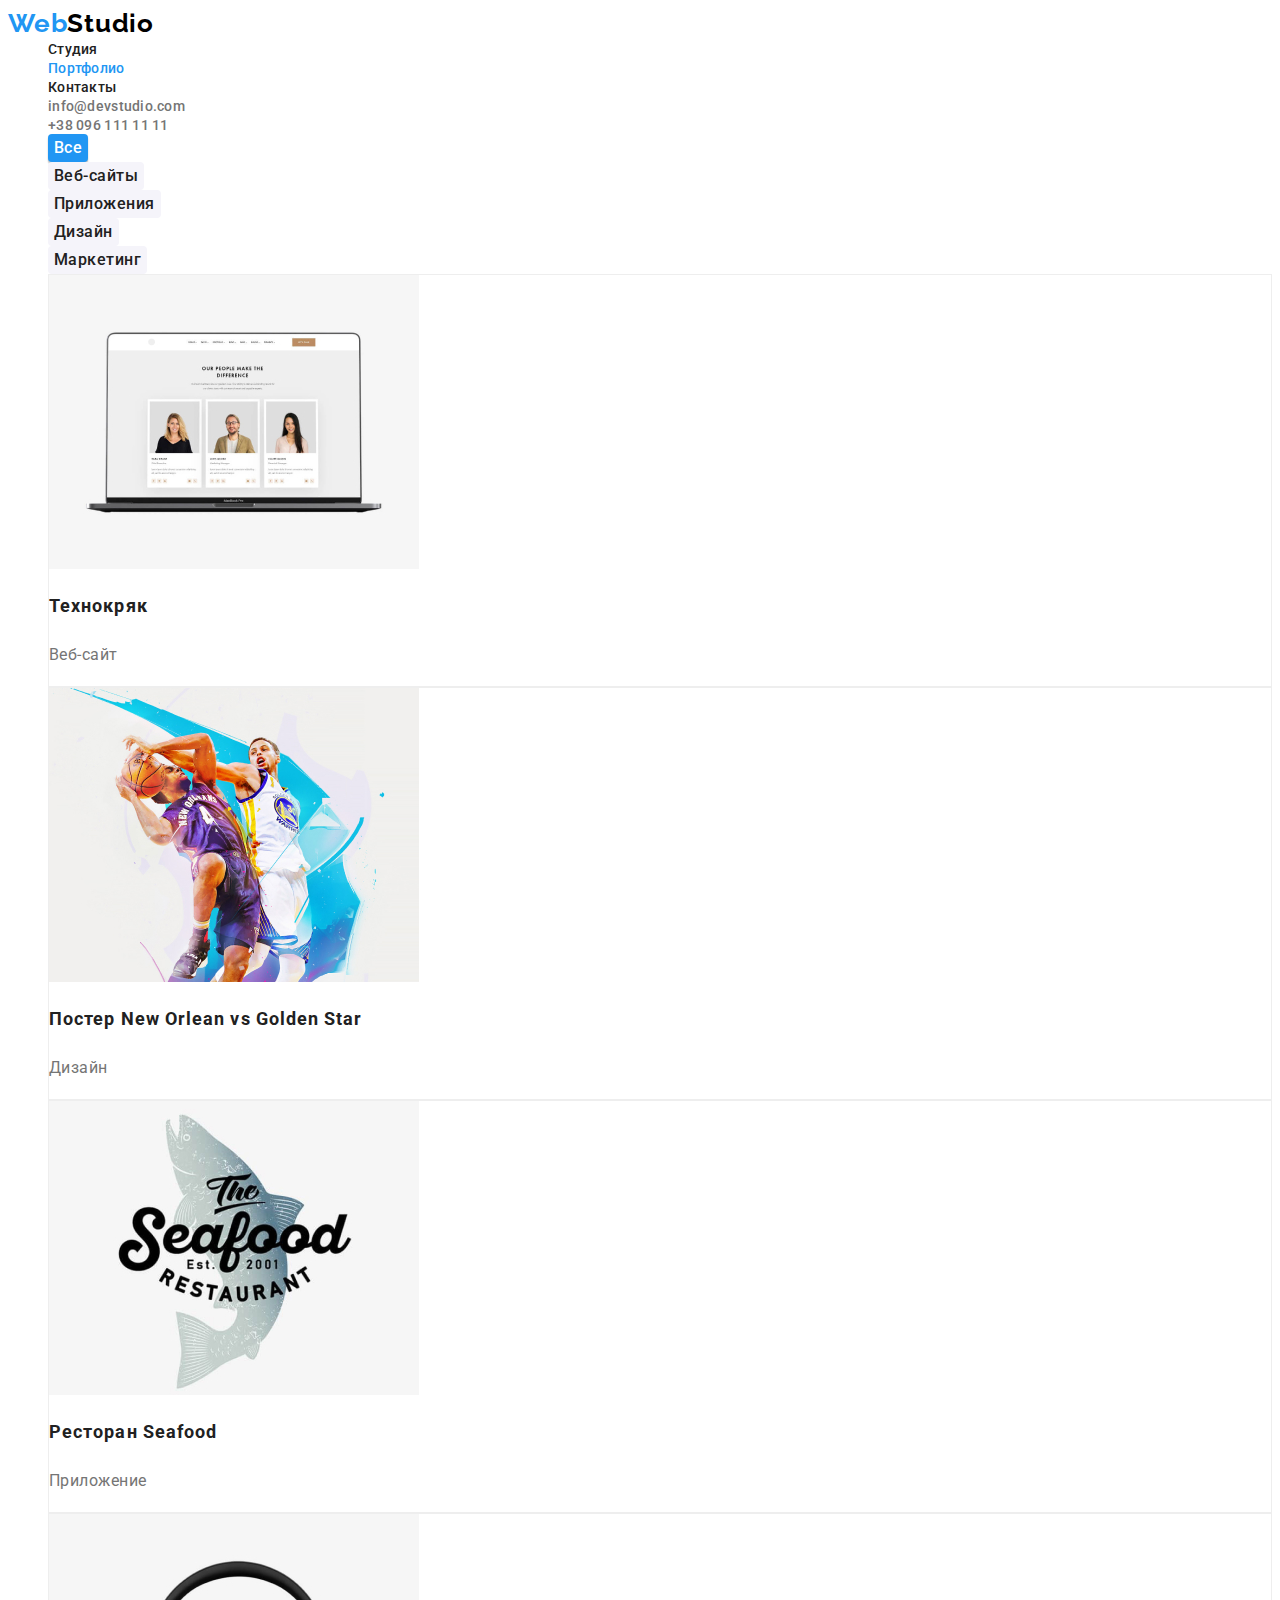
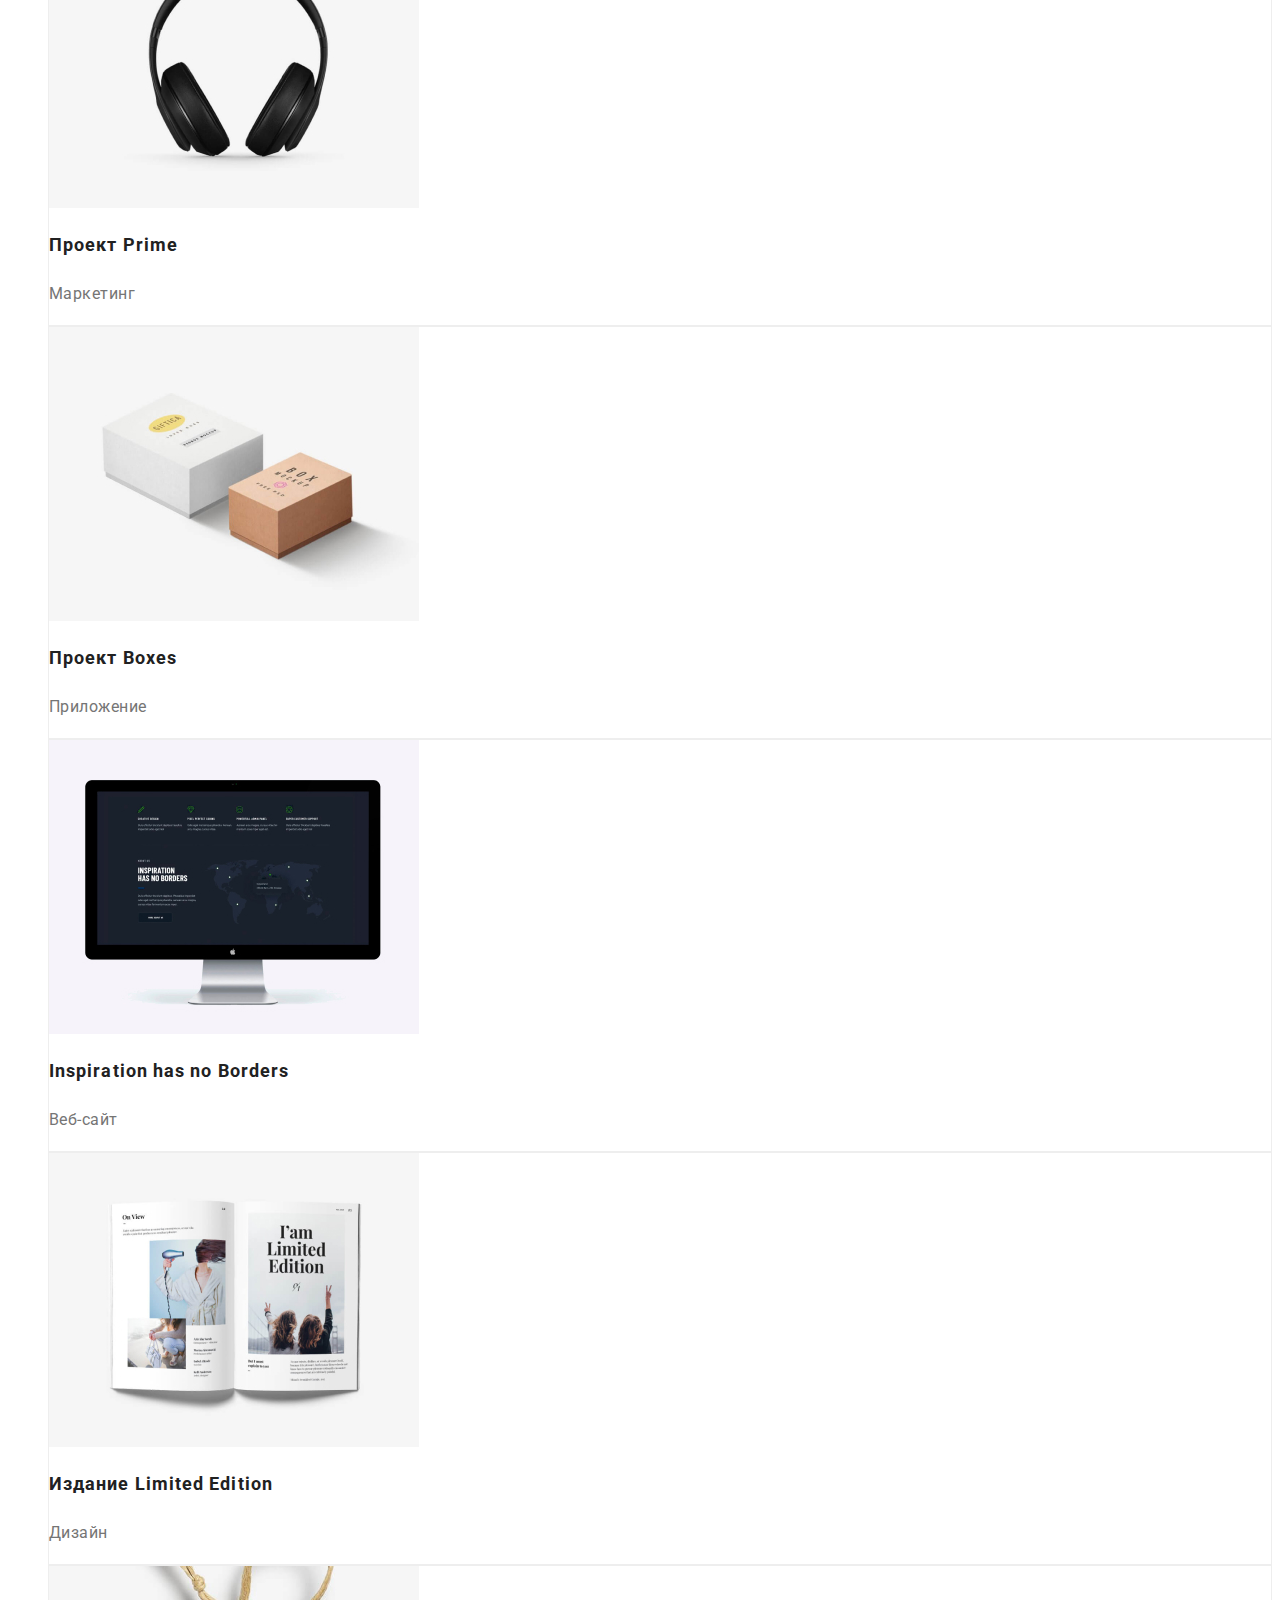
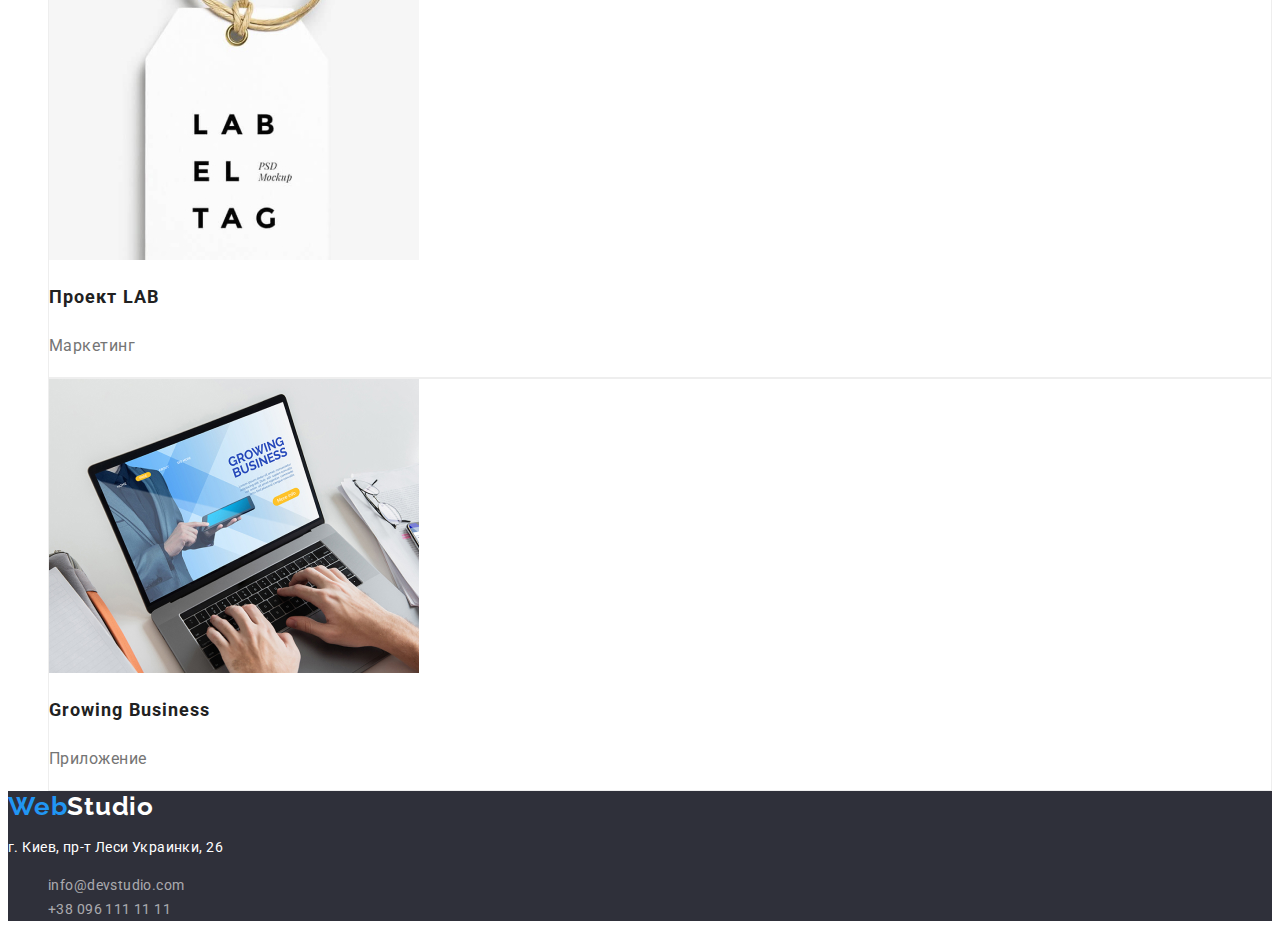
==== portfolio.html @ 1a563618 "Create homework 3" ====
<!DOCTYPE html>
<html lang="ru">
    <head>
        <meta charset="UTF-8" />
        <meta http-equiv="X-UA-Compatible" content="IE=edge" />
        <meta name="viewport" content="width=device-width, initial-scale=1.0" />
        <title>Document</title>
        <link rel="preconnect" href="https://fonts.googleapis.com" />
        <link rel="preconnect" href="https://fonts.gstatic.com" crossorigin />
        <link href="https://fonts.googleapis.com/css2?family=Raleway:wght@700&family=Roboto:wght@400;500;700;900&display=swap" rel="stylesheet" />
        <link rel="stylesheet" href="./css/styles.css" type="text/css" />
    </head>
    <body>
        <header class="page-header">
            <a class="weblogo" href="/"> <span class="weblogo-head">Web</span><span>Studio</span> </a>
            <nav class="main-nav">
                <ul class="main-nav-ul list">
                    <li><a class="main-nav-link" href="./">Студия</a></li>
                    <li><a class="main-nav-link active" href="./portfolio.html">Портфолио</a></li>
                    <li><a class="main-nav-link" href="#">Контакты</a></li>
                </ul>
            </nav>
            <ul class="list">
                <li>
                    <a class="header-contacts" href="mailto:info@devstudio.com">info@devstudio.com</a>
                </li>
                <li>
                    <a class="header-contacts" href="tel:380961111111">+38 096 111 11 11</a>
                </li>
            </ul>
        </header>
        <main class="main-content">
            <section class="portfolio">
                <h1 class="visually-hidden">Портфолио</h1>
                <ul class="list">
                    <li><button class="filters-buttons selected">Все</button></li>
                    <li><button class="filters-buttons">Веб-сайты</button></li>
                    <li><button class="filters-buttons">Приложения</button></li>
                    <li><button class="filters-buttons">Дизайн</button></li>
                    <li><button class="filters-buttons">Маркетинг</button></li>
                </ul>

                <ul class="list">
                    <li class="portfolio-item">
                        <img src="./images/portfolio/img.jpg" alt="Изображение проекта Технокряк" width="370" />
                        <h2 class="portfolio-headers">Технокряк</h2>
                        <p class="porfolio-desc">Веб-сайт</p>
                    </li>
                    <li class="portfolio-item">
                        <img src="./images/portfolio/img-1.jpg" alt="Изображение проекта Постер New Orlean vs Golden Star" width="370" />
                        <h2 class="portfolio-headers">Постер <span lang="en">New Orlean vs Golden Star</span></h2>
                        <p class="porfolio-desc">Дизайн</p>
                    </li>
                    <li class="portfolio-item">
                        <img src="./images/portfolio/img-2.jpg" alt="Изображение проекта Ресторан Seafood" width="370" />
                        <h2 class="portfolio-headers">Ресторан <span lang="en">Seafood</span></h2>
                        <p class="porfolio-desc">Приложение</p>
                    </li>
                    <li class="portfolio-item">
                        <img src="./images/portfolio/img-3.jpg" alt="Изображение проекта роект Prime" width="370" />
                        <h2 class="portfolio-headers">Проект <span lang="en">Prime</span></h2>
                        <p class="porfolio-desc">Маркетинг</p>
                    </li>
                    <li class="portfolio-item">
                        <img src="./images/portfolio/img-4.jpg" alt="Изображение проекта Boxes" width="370" />
                        <h2 class="portfolio-headers">Проект <span lang="en">Boxes</span></h2>
                        <p class="porfolio-desc">Приложение</p>
                    </li>
                    <li class="portfolio-item">
                        <img src="./images/portfolio/img-5.jpg" alt="Изображение проекта Inspiration has no Borders" width="370" />
                        <h2 class="portfolio-headers" lang="en">Inspiration has no Borders</h2>
                        <p class="porfolio-desc">Веб-сайт</p>
                    </li>
                    <li class="portfolio-item">
                        <img src="./images/portfolio/img-6.jpg" alt="Изображение проекта Издание Limited Edition" width="370" />
                        <h2 class="portfolio-headers">Издание <span lang="en">Limited Edition</span></h2>
                        <p class="porfolio-desc">Дизайн</p>
                    </li>
                    <li class="portfolio-item">
                        <img src="./images/portfolio/img-7.jpg" alt="Изображение проекта LAB" width="370" />
                        <h2 class="portfolio-headers">Проект <span lang="en">LAB</span></h2>
                        <p class="porfolio-desc">Маркетинг</p>
                    </li>
                    <li class="portfolio-item">
                        <img src="./images/portfolio/img-8.jpg" alt="Изображение проекта Growing Business" width="370" />
                        <h2 class="portfolio-headers" lang="en">Growing Business</h2>
                        <p class="porfolio-desc">Приложение</p>
                    </li>
                </ul>
            </section>
        </main>
        <!-- Footer -->
        <footer>
            <div class="footer-div">
                <a class="weblogo" href="/"> <span class="weblogo-head">Web</span><span class="weblogo-footer">Studio</span> </a>
                <address class="footer-address">
                    <p class="footer-address-text">г. Киев, пр-т Леси Украинки, 26</p>
                    <ul class="list">
                        <li><a class="footer-contacts" href="mailto:info@devstudio.com">info@devstudio.com</a></li>
                        <li><a class="footer-contacts" href="tel:380961111111">+38 096 111 11 11</a></li>
                    </ul>
                </address>
            </div>
        </footer>
    </body>
</html>
---- css/styles.css ----
:root {
    --body-background-color: #ffffff;
    --headings-text-color-default: #212121;
    --text-p-color-default: #757575;
    --links-text-color-hover: #2196f3;
    --main-button-background-color-default: #2196f3;
    --button-background-color-default: #f5f4fa;
    --buttons-background-color-hover: #188ce8;
    --buttons-text-color: #ffffff;
    --links-text-color-default: #212121;
    --border-item-list-color: #eeeeee;
    --background-item-list-color: #ffffff;
    --weblogo-color: #000;
    --weblogo-footer-color: #ffffff;
    --weblogo-half-color: #2196f3;
    --main-title-text-color: #fff;
    --hero-background-color: #2f303a;
    --team-section-background-color: #f5f4fa;
    --team-card-background-color: #ffffff;
    --footer-background-color: #2f303a;
    --footer-address-text-color: #ffffff;
    --footer-contacts-link-color: rgba(255, 255, 255, 0.6);
}

html {
    box-sizing: border-box;
}

*,
*::before,
*::after {
    box-sizing: inherit;
}

body {
    font-family: 'Roboto', sans-serif;
    background-color: var(--body-background-color);
}

/* web logo */
.weblogo {
    font-family: 'Raleway', sans-serif;
    font-weight: 700;
    font-size: 26px;
    line-height: 1.2;
    letter-spacing: 0.03em;
    color: var(--weblogo-color);
    text-decoration: none;
    padding: 0px;
}

.weblogo-head {
    color: var(--weblogo-half-color);
}

.list {
    list-style-type: none;
    margin: 0px;
}

.main-nav-link {
    text-decoration: none;
    font-weight: 500;
    font-size: 14px;
    line-height: 1.14;
    letter-spacing: 0.02em;
    color: var(--links-text-color-default);
}

.main-nav-link:hover,
.main-nav-link:focus,
.header-contacts:hover,
.header-contacts:focus,
.footer-contacts:hover,
.footer-contacts:focus,
.active {
    color: var(--links-text-color-hover);
}

/* Header */
.header-contacts {
    text-decoration: none;
    font-weight: 500;
    font-size: 14px;
    line-height: 1.14;
    letter-spacing: 0.02em;
    color: var(--text-p-color-default);
}

.page-header {
    margin: 0px auto;
}

.main-title {
    margin: 0px auto;
    font-family: 'Roboto';
    font-weight: 900;
    font-size: 44px;
    line-height: 1.36;
    text-align: center;
    letter-spacing: 0.06em;
    text-transform: uppercase;
    color: var(--main-title-text-color);
}

.hero {
    margin: 0px auto;
    background-color: var(--hero-background-color);
}

.order {
    cursor: pointer;
    background-color: var(--main-button-background-color-default);
    border: 0px;
    box-shadow: 0px 4px 4px rgba(0, 0, 0, 0.15);
    border-radius: 4px;
    font-family: inherit;
    font-weight: 700;
    font-size: 16px;
    line-height: 1.88;
    letter-spacing: 0.06em;
    color: var(--buttons-text-color);
}

.order:hover,
.order:focus {
    background-color: var(--buttons-background-color-hover);
}

/* benefits */

.benefits-header {
    font-weight: 700;
    font-size: 14px;
    line-height: 1.14;
    letter-spacing: 0.03em;
    text-transform: uppercase;
    color: var(--headings-text-color-default);
}

.benefits-text {
    font-size: 14px;
    line-height: 1.7;
    letter-spacing: 0.03em;
    color: var(--text-p-color-default);
}

/* Speciality */

.speciality-header {
    font-weight: 700;
    font-size: 36px;
    line-height: 1.17;
    letter-spacing: 0.03em;
    color: var(--headings-text-color-default);
}

/* Team */

.team {
    background-color: var(--team-section-background-color);
}

.team-header {
    font-weight: 700;
    font-size: 36px;
    line-height: 1.17;
    letter-spacing: 0.03em;
    color: var(--headings-text-color-default);
}

.team-card {
    background-color: var(--team-card-background-color);
    box-shadow: 0px 1px 3px rgba(0, 0, 0, 0.12), 0px 1px 1px rgba(0, 0, 0, 0.14), 0px 2px 1px rgba(0, 0, 0, 0.2);
    border-radius: 0px 0px 4px 4px;
}

.full-name {
    font-weight: 500;
    font-size: 16px;
    line-height: 1.19;
    text-align: center;
    letter-spacing: 0.03em;
    color: var(--headings-text-color-default);
}

.team-card-text {
    font-size: 16px;
    line-height: 1.19;
    text-align: center;
    letter-spacing: 0.03em;
    color: var(--text-p-color-default);
}

footer {
    margin: 0px auto;
    background-color: var(--footer-background-color);
}

.footer-contacts {
    text-decoration: none;
    font-style: normal;
    font-weight: 400;
    font-size: 14px;
    line-height: 1.7;
    letter-spacing: 0.03em;
    color: var(--footer-contacts-link-color);
}

.footer-address-text {
    font-style: normal;
    font-weight: 400;
    font-size: 14px;
    line-height: 1.7;
    letter-spacing: 0.03em;
    color: var(--footer-address-text-color);
}

.weblogo-footer {
    color: var(--weblogo-footer-color);
}

/* -------------------Portfolio------------------- */

.visually-hidden {
    position: absolute;
    width: 1px;
    height: 1px;
    margin: -1px;
    border: 0;
    padding: 0;
    white-space: nowrap;
    clip-path: inset(100%);
    clip: rect(0 0 0 0);
    overflow: hidden;
}

.filters-buttons {
    cursor: pointer;
    border: 0px;
    border-radius: 4px;
    background-color: var(--button-background-color-default);
    font-family: inherit;
    font-weight: 500;
    font-size: 16px;
    line-height: 1.62;
    text-align: center;
    letter-spacing: 0.03em;
    color: var(--links-text-color-default);
}

.selected,
.filters-buttons:hover,
.filters-buttons:focus {
    background-color: var(--main-button-background-color-default);
    box-shadow: 0px 3px 1px rgba(0, 0, 0, 0.1), 0px 1px 2px rgba(0, 0, 0, 0.08), 0px 2px 2px rgba(0, 0, 0, 0.12);
    border-radius: 4px;
    border: 0px;
    color: var(--buttons-text-color);
}

.portfolio-headers {
    font-weight: 700;
    font-size: 18px;
    line-height: 2;
    letter-spacing: 0.06em;
    color: var(--headings-text-color-default);
}

.porfolio-desc {
    font-size: 16px;
    line-height: 1.88;
    letter-spacing: 0.03em;
    color: var(--text-p-color-default);
}

.portfolio-item {
    background-color: var(--background-item-list-color);
    border: 1px solid var(--border-item-list-color);
}
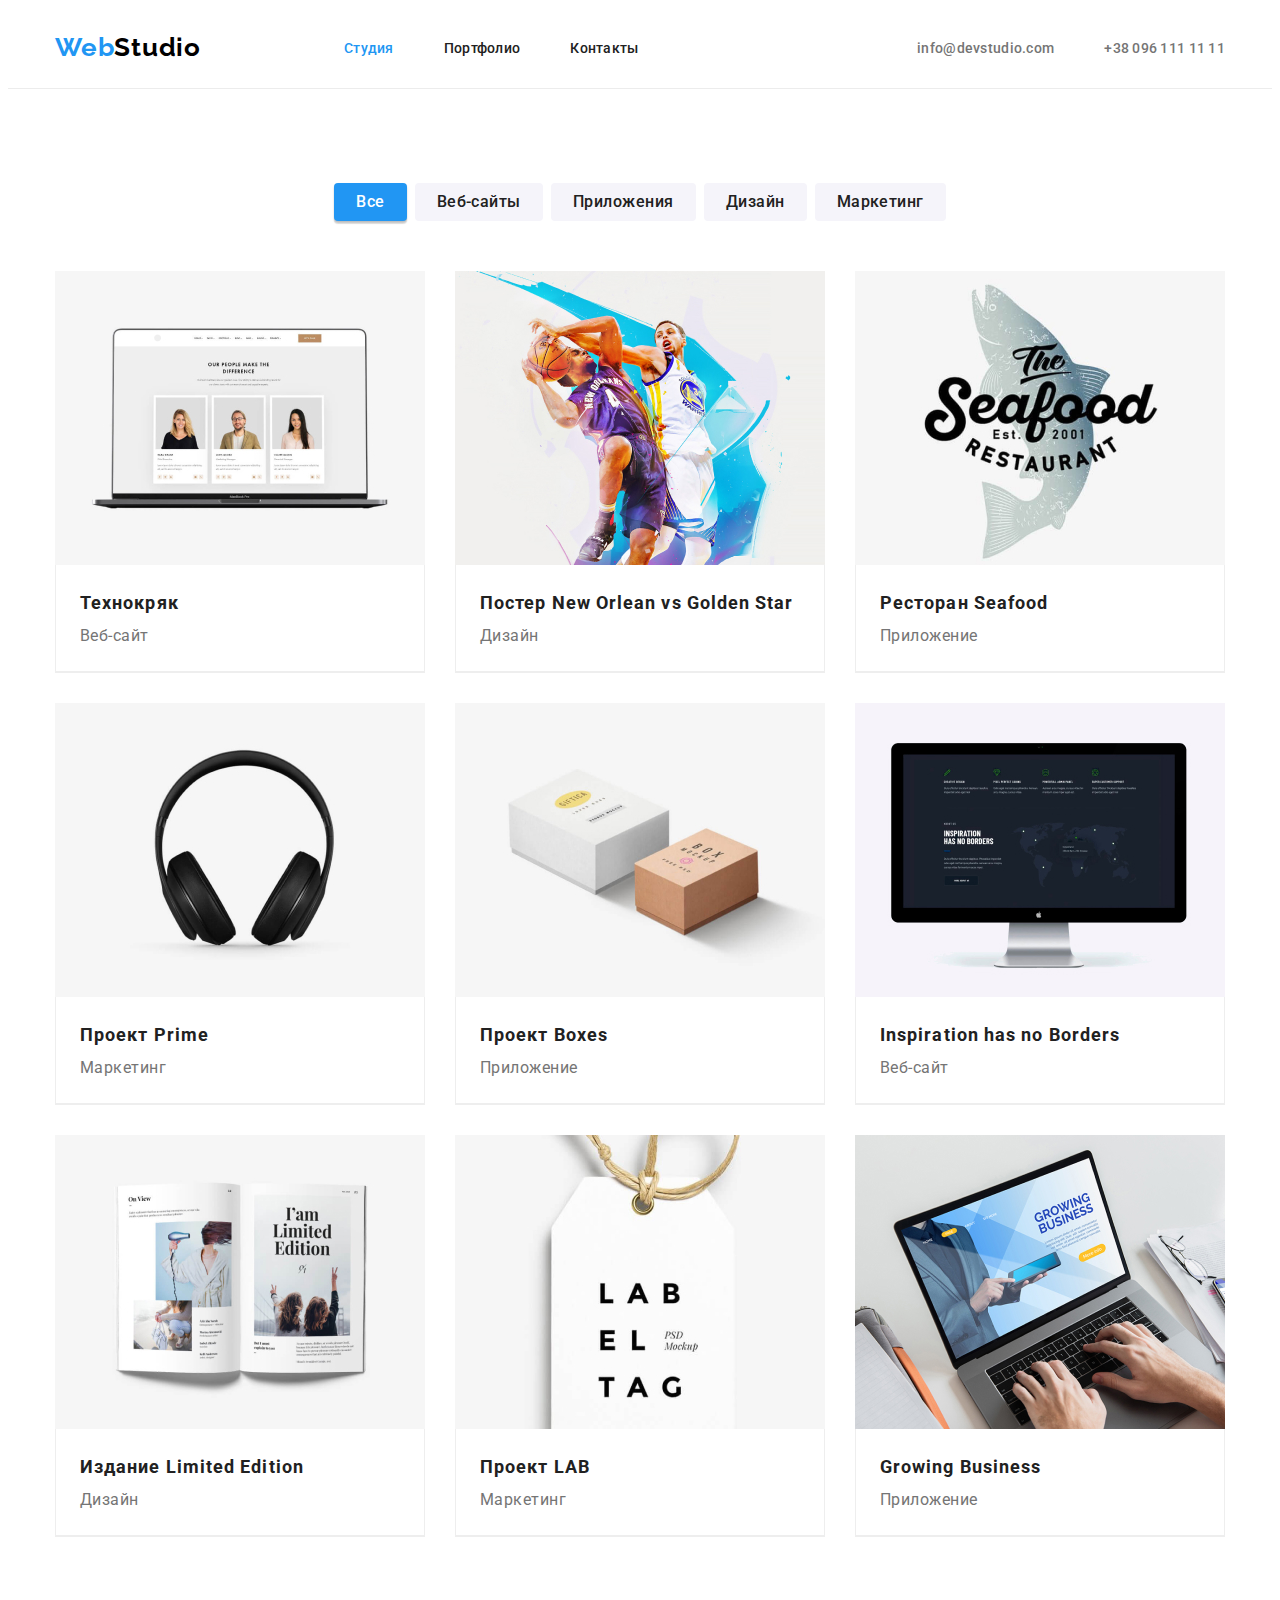
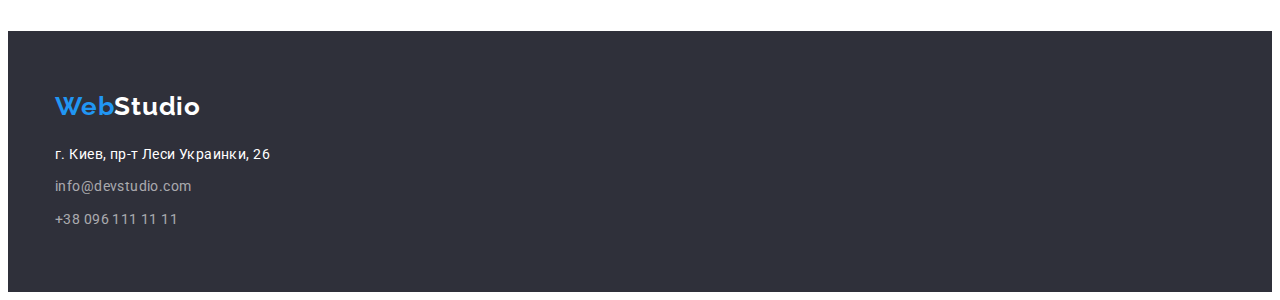
==== commit 3e2bc6a1: "Edit css, html" ====
--- a/portfolio.html
+++ b/portfolio.html
@@ -8,98 +8,133 @@
         <link rel="preconnect" href="https://fonts.googleapis.com" />
         <link rel="preconnect" href="https://fonts.gstatic.com" crossorigin />
         <link href="https://fonts.googleapis.com/css2?family=Raleway:wght@700&family=Roboto:wght@400;500;700;900&display=swap" rel="stylesheet" />
+        <link
+            rel="stylesheet"
+            href="https://cdnjs.cloudflare.com/ajax/libs/modern-normalize/1.1.0/modern-normalize.min.css"
+            integrity="sha512-wpPYUAdjBVSE4KJnH1VR1HeZfpl1ub8YT/NKx4PuQ5NmX2tKuGu6U/JRp5y+Y8XG2tV+wKQpNHVUX03MfMFn9Q=="
+            crossorigin="anonymous"
+            referrerpolicy="no-referrer"
+        />
         <link rel="stylesheet" href="./css/styles.css" type="text/css" />
     </head>
     <body>
         <header class="page-header">
-            <a class="weblogo" href="/"> <span class="weblogo-head">Web</span><span>Studio</span> </a>
-            <nav class="main-nav">
-                <ul class="main-nav-ul list">
-                    <li><a class="main-nav-link" href="./">Студия</a></li>
-                    <li><a class="main-nav-link active" href="./portfolio.html">Портфолио</a></li>
-                    <li><a class="main-nav-link" href="#">Контакты</a></li>
-                </ul>
-            </nav>
-            <ul class="list">
-                <li>
-                    <a class="header-contacts" href="mailto:info@devstudio.com">info@devstudio.com</a>
-                </li>
-                <li>
-                    <a class="header-contacts" href="tel:380961111111">+38 096 111 11 11</a>
-                </li>
-            </ul>
+            <div class="container">
+                <div class="header-content">
+                    <a class="weblogo" href="/"> <span class="weblogo-head">Web</span><span>Studio</span> </a>
+                    <nav class="main-nav">
+                        <ul class="main-nav-ul list">
+                            <li class="main-nav-item"><a class="main-nav-link active" href="#">Студия</a></li>
+                            <li class="main-nav-item"><a class="main-nav-link" href="./portfolio.html">Портфолио</a></li>
+                            <li class="main-nav-item"><a class="main-nav-link" href="#">Контакты</a></li>
+                        </ul>
+                    </nav>
+                    <div class="header-contacts-links">
+                        <ul class="main-nav-ul list">
+                            <li class="main-nav-item">
+                                <a class="header-contacts" href="mailto:info@devstudio.com">info@devstudio.com</a>
+                            </li>
+                            <li class="main-nav-item">
+                                <a class="header-contacts" href="tel:380961111111">+38 096 111 11 11</a>
+                            </li>
+                        </ul>
+                    </div>
+                </div>
+            </div>
         </header>
         <main class="main-content">
-            <section class="portfolio">
-                <h1 class="visually-hidden">Портфолио</h1>
-                <ul class="list">
-                    <li><button class="filters-buttons selected">Все</button></li>
-                    <li><button class="filters-buttons">Веб-сайты</button></li>
-                    <li><button class="filters-buttons">Приложения</button></li>
-                    <li><button class="filters-buttons">Дизайн</button></li>
-                    <li><button class="filters-buttons">Маркетинг</button></li>
-                </ul>
+            <section class="portfolio section">
+                <div class="container">
+                    <h1 class="visually-hidden">Портфолио</h1>
+                    <ul class="list filter">
+                        <li class="filter-item"><button class="filters-buttons selected">Все</button></li>
+                        <li class="filter-item"><button class="filters-buttons">Веб-сайты</button></li>
+                        <li class="filter-item"><button class="filters-buttons">Приложения</button></li>
+                        <li class="filter-item"><button class="filters-buttons">Дизайн</button></li>
+                        <li class="filter-item"><button class="filters-buttons">Маркетинг</button></li>
+                    </ul>
 
-                <ul class="list">
-                    <li class="portfolio-item">
-                        <img src="./images/portfolio/img.jpg" alt="Изображение проекта Технокряк" width="370" />
-                        <h2 class="portfolio-headers">Технокряк</h2>
-                        <p class="porfolio-desc">Веб-сайт</p>
-                    </li>
-                    <li class="portfolio-item">
-                        <img src="./images/portfolio/img-1.jpg" alt="Изображение проекта Постер New Orlean vs Golden Star" width="370" />
-                        <h2 class="portfolio-headers">Постер <span lang="en">New Orlean vs Golden Star</span></h2>
-                        <p class="porfolio-desc">Дизайн</p>
-                    </li>
-                    <li class="portfolio-item">
-                        <img src="./images/portfolio/img-2.jpg" alt="Изображение проекта Ресторан Seafood" width="370" />
-                        <h2 class="portfolio-headers">Ресторан <span lang="en">Seafood</span></h2>
-                        <p class="porfolio-desc">Приложение</p>
-                    </li>
-                    <li class="portfolio-item">
-                        <img src="./images/portfolio/img-3.jpg" alt="Изображение проекта роект Prime" width="370" />
-                        <h2 class="portfolio-headers">Проект <span lang="en">Prime</span></h2>
-                        <p class="porfolio-desc">Маркетинг</p>
-                    </li>
-                    <li class="portfolio-item">
-                        <img src="./images/portfolio/img-4.jpg" alt="Изображение проекта Boxes" width="370" />
-                        <h2 class="portfolio-headers">Проект <span lang="en">Boxes</span></h2>
-                        <p class="porfolio-desc">Приложение</p>
-                    </li>
-                    <li class="portfolio-item">
-                        <img src="./images/portfolio/img-5.jpg" alt="Изображение проекта Inspiration has no Borders" width="370" />
-                        <h2 class="portfolio-headers" lang="en">Inspiration has no Borders</h2>
-                        <p class="porfolio-desc">Веб-сайт</p>
-                    </li>
-                    <li class="portfolio-item">
-                        <img src="./images/portfolio/img-6.jpg" alt="Изображение проекта Издание Limited Edition" width="370" />
-                        <h2 class="portfolio-headers">Издание <span lang="en">Limited Edition</span></h2>
-                        <p class="porfolio-desc">Дизайн</p>
-                    </li>
-                    <li class="portfolio-item">
-                        <img src="./images/portfolio/img-7.jpg" alt="Изображение проекта LAB" width="370" />
-                        <h2 class="portfolio-headers">Проект <span lang="en">LAB</span></h2>
-                        <p class="porfolio-desc">Маркетинг</p>
-                    </li>
-                    <li class="portfolio-item">
-                        <img src="./images/portfolio/img-8.jpg" alt="Изображение проекта Growing Business" width="370" />
-                        <h2 class="portfolio-headers" lang="en">Growing Business</h2>
-                        <p class="porfolio-desc">Приложение</p>
-                    </li>
-                </ul>
+                    <ul class="list portfolio-list">
+                        <li class="portfolio-item">
+                            <img src="./images/portfolio/img.jpg" alt="Изображение проекта Технокряк" width="370" />
+                            <div class="portfolio-card-text">
+                                <h2 class="portfolio-headers">Технокряк</h2>
+                                <p class="porfolio-desc">Веб-сайт</p>
+                            </div>
+                        </li>
+                        <li class="portfolio-item">
+                            <img src="./images/portfolio/img-1.jpg" alt="Изображение проекта Постер New Orlean vs Golden Star" width="370" />
+                            <div class="portfolio-card-text">
+                                <h2 class="portfolio-headers">Постер <span lang="en">New Orlean vs Golden Star</span></h2>
+                                <p class="porfolio-desc">Дизайн</p>
+                            </div>
+                        </li>
+                        <li class="portfolio-item">
+                            <img src="./images/portfolio/img-2.jpg" alt="Изображение проекта Ресторан Seafood" width="370" />
+                            <div class="portfolio-card-text">
+                                <h2 class="portfolio-headers">Ресторан <span lang="en">Seafood</span></h2>
+                                <p class="porfolio-desc">Приложение</p>
+                            </div>
+                        </li>
+                        <li class="portfolio-item">
+                            <img src="./images/portfolio/img-3.jpg" alt="Изображение проекта роект Prime" width="370" />
+                            <div class="portfolio-card-text">
+                                <h2 class="portfolio-headers">Проект <span lang="en">Prime</span></h2>
+                                <p class="porfolio-desc">Маркетинг</p>
+                            </div>
+                        </li>
+                        <li class="portfolio-item">
+                            <img src="./images/portfolio/img-4.jpg" alt="Изображение проекта Boxes" width="370" />
+                            <div class="portfolio-card-text">
+                                <h2 class="portfolio-headers">Проект <span lang="en">Boxes</span></h2>
+                                <p class="porfolio-desc">Приложение</p>
+                            </div>
+                        </li>
+                        <li class="portfolio-item">
+                            <img src="./images/portfolio/img-5.jpg" alt="Изображение проекта Inspiration has no Borders" width="370" />
+                            <div class="portfolio-card-text">
+                                <h2 class="portfolio-headers" lang="en">Inspiration has no Borders</h2>
+                                <p class="porfolio-desc">Веб-сайт</p>
+                            </div>
+                        </li>
+                        <li class="portfolio-item">
+                            <img src="./images/portfolio/img-6.jpg" alt="Изображение проекта Издание Limited Edition" width="370" />
+                            <div class="portfolio-card-text">
+                                <h2 class="portfolio-headers">Издание <span lang="en">Limited Edition</span></h2>
+                                <p class="porfolio-desc">Дизайн</p>
+                            </div>
+                        </li>
+                        <li class="portfolio-item">
+                            <img src="./images/portfolio/img-7.jpg" alt="Изображение проекта LAB" width="370" />
+                            <div class="portfolio-card-text">
+                                <h2 class="portfolio-headers">Проект <span lang="en">LAB</span></h2>
+                                <p class="porfolio-desc">Маркетинг</p>
+                            </div>
+                        </li>
+                        <li class="portfolio-item">
+                            <img src="./images/portfolio/img-8.jpg" alt="Изображение проекта Growing Business" width="370" />
+                            <div class="portfolio-card-text">
+                                <h2 class="portfolio-headers" lang="en">Growing Business</h2>
+                                <p class="porfolio-desc">Приложение</p>
+                            </div>
+                        </li>
+                    </ul>
+                </div>
             </section>
         </main>
         <!-- Footer -->
         <footer>
-            <div class="footer-div">
-                <a class="weblogo" href="/"> <span class="weblogo-head">Web</span><span class="weblogo-footer">Studio</span> </a>
-                <address class="footer-address">
-                    <p class="footer-address-text">г. Киев, пр-т Леси Украинки, 26</p>
-                    <ul class="list">
-                        <li><a class="footer-contacts" href="mailto:info@devstudio.com">info@devstudio.com</a></li>
-                        <li><a class="footer-contacts" href="tel:380961111111">+38 096 111 11 11</a></li>
-                    </ul>
-                </address>
+            <div class="container">
+                <div class="footer-div">
+                    <a class="weblogo weblogo-footer" href="/"> <span class="weblogo-head">Web</span><span class="weblogo-footer">Studio</span> </a>
+                    <address class="footer-address">
+                        <p class="footer-address-text">г. Киев, пр-т Леси Украинки, 26</p>
+                        <ul class="list">
+                            <li class="footer-contacts-item"><a class="footer-contacts" href="mailto:info@devstudio.com">info@devstudio.com</a></li>
+                            <li class="footer-contacts-item"><a class="footer-contacts" href="tel:380961111111">+38 096 111 11 11</a></li>
+                        </ul>
+                    </address>
+                </div>
             </div>
         </footer>
     </body>
--- a/css/styles.css
+++ b/css/styles.css
@@ -1,6 +1,7 @@
 :root {
     --body-background-color: #ffffff;
     --headings-text-color-default: #212121;
+    --header-border-color: #ececec;
     --text-p-color-default: #757575;
     --links-text-color-hover: #2196f3;
     --main-button-background-color-default: #2196f3;
@@ -22,6 +23,16 @@
     --footer-contacts-link-color: rgba(255, 255, 255, 0.6);
 }
 
+p,
+h1,
+h2,
+h3,
+h4,
+h5,
+h6 {
+    margin: 0;
+}
+
 html {
     box-sizing: border-box;
 }
@@ -37,8 +48,23 @@
     background-color: var(--body-background-color);
 }
 
+.container {
+    /* text-align: center; */
+    width: 1200px;
+    margin-left: auto;
+    margin-right: auto;
+    padding-left: 15px;
+    padding-right: 15px;
+}
+/* Header */
+
+.page-header {
+    border-bottom: 1px solid var(--header-border-color);
+}
+
 /* web logo */
 .weblogo {
+    display: block;
     font-family: 'Raleway', sans-serif;
     font-weight: 700;
     font-size: 26px;
@@ -49,6 +75,10 @@
     padding: 0px;
 }
 
+.weblogo-footer {
+    margin-bottom: 20px;
+}
+
 .weblogo-head {
     color: var(--weblogo-half-color);
 }
@@ -56,6 +86,16 @@
 .list {
     list-style-type: none;
     margin: 0px;
+    padding-left: 0;
+}
+
+.main-nav-ul {
+    display: flex;
+    margin-left: 93px;
+}
+
+.main-nav-item {
+    margin-left: 50px;
 }
 
 .main-nav-link {
@@ -65,6 +105,11 @@
     line-height: 1.14;
     letter-spacing: 0.02em;
     color: var(--links-text-color-default);
+}
+
+.header-contacts-links {
+    margin-left: auto;
+    margin-right: 0;
 }
 
 .main-nav-link:hover,
@@ -77,7 +122,7 @@
     color: var(--links-text-color-hover);
 }
 
-/* Header */
+/*--------------------------------------- Header */
 .header-contacts {
     text-decoration: none;
     font-weight: 500;
@@ -87,12 +132,19 @@
     color: var(--text-p-color-default);
 }
 
-.page-header {
-    margin: 0px auto;
+.header-content {
+    display: flex;
+    align-items: center;
+    padding-top: 24px;
+    padding-bottom: 25px;
+}
+.pa ge-header {
+    /* margin: 0px auto; */
 }
 
 .main-title {
-    margin: 0px auto;
+    width: 696px;
+    margin: 0px auto 30px;
     font-family: 'Roboto';
     font-weight: 900;
     font-size: 44px;
@@ -103,12 +155,22 @@
     color: var(--main-title-text-color);
 }
 
+.section {
+    padding-top: 94px;
+    padding-bottom: 94px;
+}
+
 .hero {
-    margin: 0px auto;
+    padding-top: 200px;
+    padding-bottom: 200px;
+    /* margin: 0px auto; */
     background-color: var(--hero-background-color);
 }
 
 .order {
+    display: block;
+    padding: 10px 32px;
+    margin: 0 auto;
     cursor: pointer;
     background-color: var(--main-button-background-color-default);
     border: 0px;
@@ -129,7 +191,18 @@
 
 /* benefits */
 
+.section-benefits {
+    padding-top: 42px;
+    padding-bottom: 0px;
+}
+
+.benefits {
+    display: flex;
+    gap: 30px;
+}
+
 .benefits-header {
+    margin-bottom: 10px;
     font-weight: 700;
     font-size: 14px;
     line-height: 1.14;
@@ -138,6 +211,10 @@
     color: var(--headings-text-color-default);
 }
 
+.benefits-list {
+    width: 270px;
+}
+
 .benefits-text {
     font-size: 14px;
     line-height: 1.7;
@@ -147,12 +224,19 @@
 
 /* Speciality */
 
+.speciality-list {
+    display: flex;
+    gap: 30px;
+}
+
 .speciality-header {
+    text-align: center;
     font-weight: 700;
     font-size: 36px;
     line-height: 1.17;
     letter-spacing: 0.03em;
     color: var(--headings-text-color-default);
+    margin-bottom: 50px;
 }
 
 /* Team */
@@ -161,7 +245,14 @@
     background-color: var(--team-section-background-color);
 }
 
+.team-list {
+    display: flex;
+    gap: 30px;
+}
+
 .team-header {
+    margin-bottom: 50px;
+    text-align: center;
     font-weight: 700;
     font-size: 36px;
     line-height: 1.17;
@@ -176,6 +267,8 @@
 }
 
 .full-name {
+    margin-top: 30px;
+    margin-bottom: 10px;
     font-weight: 500;
     font-size: 16px;
     line-height: 1.19;
@@ -185,16 +278,32 @@
 }
 
 .team-card-text {
+    padding-bottom: 30px;
     font-size: 16px;
     line-height: 1.19;
     text-align: center;
     letter-spacing: 0.03em;
     color: var(--text-p-color-default);
 }
+
+/* -------------------Footer---------------------- */
 
 footer {
     margin: 0px auto;
     background-color: var(--footer-background-color);
+}
+
+.footer-div {
+    padding-top: 60px;
+    padding-bottom: 60px;
+}
+
+.footer-contacts-item {
+    margin-bottom: 9px;
+}
+
+.footer-contacts-item:last-child {
+    margin-bottom: 0;
 }
 
 .footer-contacts {
@@ -214,6 +323,7 @@
     line-height: 1.7;
     letter-spacing: 0.03em;
     color: var(--footer-address-text-color);
+    margin-bottom: 9px;
 }
 
 .weblogo-footer {
@@ -247,6 +357,10 @@
     text-align: center;
     letter-spacing: 0.03em;
     color: var(--links-text-color-default);
+    padding-left: 22px;
+    padding-right: 22px;
+    padding-top: 6px;
+    padding-bottom: 6px;
 }
 
 .selected,
@@ -276,5 +390,36 @@
 
 .portfolio-item {
     background-color: var(--background-item-list-color);
-    border: 1px solid var(--border-item-list-color);
-}
+    border-bottom: 1px solid var(--border-item-list-color);
+}
+
+.filter {
+    display: flex;
+    margin-bottom: 50px;
+    justify-content: center;
+}
+
+.filter-item {
+    margin-left: 8px;
+}
+
+.filter-item:first-child {
+    margin-left: 0px;
+}
+
+.portfolio-list {
+    display: flex;
+    flex-wrap: wrap;
+    gap: 30px;
+}
+
+.portfolio-card-text {
+    padding: 20px 24px;
+    border-left: 1px solid var(--border-item-list-color);
+    border-right: 1px solid var(--border-item-list-color);
+    border-bottom: 1px solid var(--border-item-list-color);
+}
+
+.portfolio-item img {
+    display: block;
+}
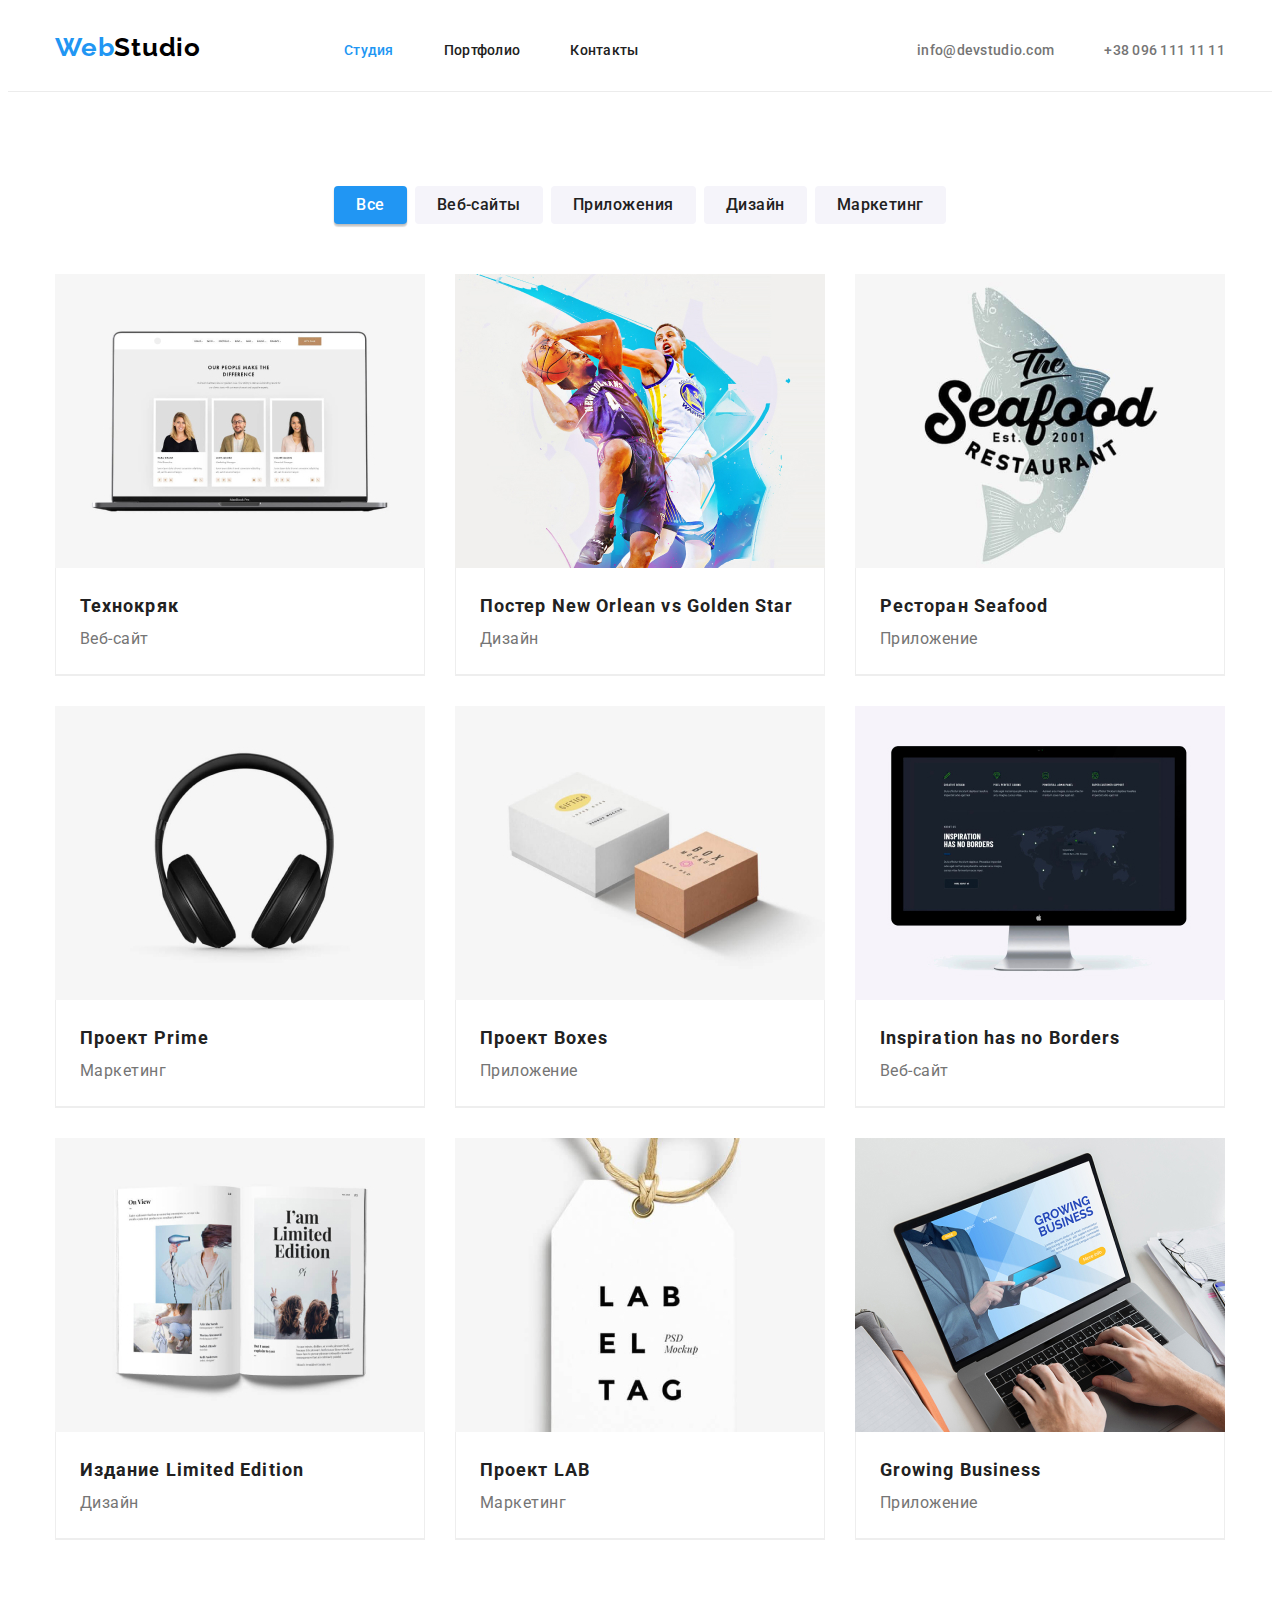
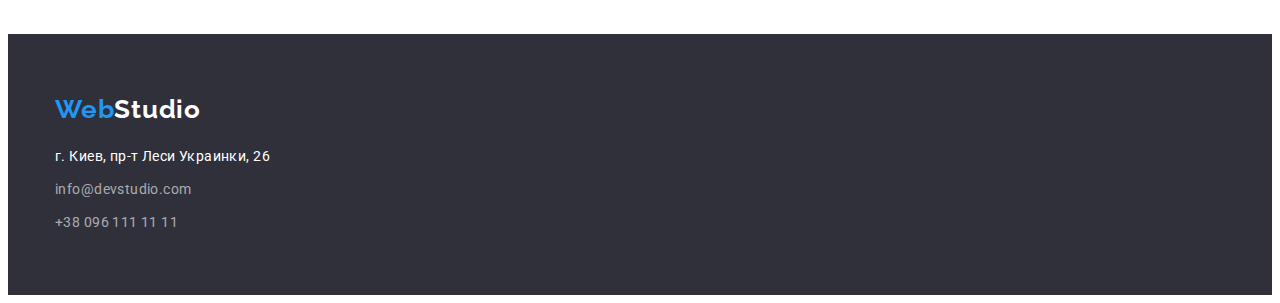
==== commit e452dbfb: "update css html" ====
--- a/portfolio.html
+++ b/portfolio.html
@@ -19,26 +19,24 @@
     </head>
     <body>
         <header class="page-header">
-            <div class="container">
-                <div class="header-content">
-                    <a class="weblogo" href="/"> <span class="weblogo-head">Web</span><span>Studio</span> </a>
-                    <nav class="main-nav">
-                        <ul class="main-nav-ul list">
-                            <li class="main-nav-item"><a class="main-nav-link active" href="#">Студия</a></li>
-                            <li class="main-nav-item"><a class="main-nav-link" href="./portfolio.html">Портфолио</a></li>
-                            <li class="main-nav-item"><a class="main-nav-link" href="#">Контакты</a></li>
-                        </ul>
-                    </nav>
-                    <div class="header-contacts-links">
-                        <ul class="main-nav-ul list">
-                            <li class="main-nav-item">
-                                <a class="header-contacts" href="mailto:info@devstudio.com">info@devstudio.com</a>
-                            </li>
-                            <li class="main-nav-item">
-                                <a class="header-contacts" href="tel:380961111111">+38 096 111 11 11</a>
-                            </li>
-                        </ul>
-                    </div>
+            <div class="container header-flex">
+                <a class="weblogo" href="./index.html"> <span class="weblogo-head">Web</span><span>Studio</span> </a>
+                <nav class="main-nav">
+                    <ul class="main-nav-ul list">
+                        <li class="main-nav-item"><a class="main-nav-link active" href="./index.html">Студия</a></li>
+                        <li class="main-nav-item"><a class="main-nav-link" href="./portfolio.html">Портфолио</a></li>
+                        <li class="main-nav-item"><a class="main-nav-link" href="#">Контакты</a></li>
+                    </ul>
+                </nav>
+                <div class="header-contacts-links">
+                    <ul class="main-nav-ul list">
+                        <li class="main-nav-item">
+                            <a class="header-contacts" href="mailto:info@devstudio.com">info@devstudio.com</a>
+                        </li>
+                        <li class="main-nav-item">
+                            <a class="header-contacts" href="tel:380961111111">+38 096 111 11 11</a>
+                        </li>
+                    </ul>
                 </div>
             </div>
         </header>
@@ -56,63 +54,68 @@
 
                     <ul class="list portfolio-list">
                         <li class="portfolio-item">
-                            <img src="./images/portfolio/img.jpg" alt="Изображение проекта Технокряк" width="370" />
+                            <img src="./images/portfolio/img.jpg" alt="Изображение проекта Технокряк" width="370" height="294" />
                             <div class="portfolio-card-text">
                                 <h2 class="portfolio-headers">Технокряк</h2>
                                 <p class="porfolio-desc">Веб-сайт</p>
                             </div>
                         </li>
                         <li class="portfolio-item">
-                            <img src="./images/portfolio/img-1.jpg" alt="Изображение проекта Постер New Orlean vs Golden Star" width="370" />
+                            <img
+                                src="./images/portfolio/img-1.jpg"
+                                alt="Изображение проекта Постер New Orlean vs Golden Star"
+                                width="370"
+                                height="294"
+                            />
                             <div class="portfolio-card-text">
                                 <h2 class="portfolio-headers">Постер <span lang="en">New Orlean vs Golden Star</span></h2>
                                 <p class="porfolio-desc">Дизайн</p>
                             </div>
                         </li>
                         <li class="portfolio-item">
-                            <img src="./images/portfolio/img-2.jpg" alt="Изображение проекта Ресторан Seafood" width="370" />
+                            <img src="./images/portfolio/img-2.jpg" alt="Изображение проекта Ресторан Seafood" width="370" height="294" />
                             <div class="portfolio-card-text">
                                 <h2 class="portfolio-headers">Ресторан <span lang="en">Seafood</span></h2>
                                 <p class="porfolio-desc">Приложение</p>
                             </div>
                         </li>
                         <li class="portfolio-item">
-                            <img src="./images/portfolio/img-3.jpg" alt="Изображение проекта роект Prime" width="370" />
+                            <img src="./images/portfolio/img-3.jpg" alt="Изображение проекта роект Prime" width="370" height="294" />
                             <div class="portfolio-card-text">
                                 <h2 class="portfolio-headers">Проект <span lang="en">Prime</span></h2>
                                 <p class="porfolio-desc">Маркетинг</p>
                             </div>
                         </li>
                         <li class="portfolio-item">
-                            <img src="./images/portfolio/img-4.jpg" alt="Изображение проекта Boxes" width="370" />
+                            <img src="./images/portfolio/img-4.jpg" alt="Изображение проекта Boxes" width="370" height="294" />
                             <div class="portfolio-card-text">
                                 <h2 class="portfolio-headers">Проект <span lang="en">Boxes</span></h2>
                                 <p class="porfolio-desc">Приложение</p>
                             </div>
                         </li>
                         <li class="portfolio-item">
-                            <img src="./images/portfolio/img-5.jpg" alt="Изображение проекта Inspiration has no Borders" width="370" />
+                            <img src="./images/portfolio/img-5.jpg" alt="Изображение проекта Inspiration has no Borders" width="370" height="294" />
                             <div class="portfolio-card-text">
                                 <h2 class="portfolio-headers" lang="en">Inspiration has no Borders</h2>
                                 <p class="porfolio-desc">Веб-сайт</p>
                             </div>
                         </li>
                         <li class="portfolio-item">
-                            <img src="./images/portfolio/img-6.jpg" alt="Изображение проекта Издание Limited Edition" width="370" />
+                            <img src="./images/portfolio/img-6.jpg" alt="Изображение проекта Издание Limited Edition" width="370" height="294" />
                             <div class="portfolio-card-text">
                                 <h2 class="portfolio-headers">Издание <span lang="en">Limited Edition</span></h2>
                                 <p class="porfolio-desc">Дизайн</p>
                             </div>
                         </li>
                         <li class="portfolio-item">
-                            <img src="./images/portfolio/img-7.jpg" alt="Изображение проекта LAB" width="370" />
+                            <img src="./images/portfolio/img-7.jpg" alt="Изображение проекта LAB" width="370" height="294" />
                             <div class="portfolio-card-text">
                                 <h2 class="portfolio-headers">Проект <span lang="en">LAB</span></h2>
                                 <p class="porfolio-desc">Маркетинг</p>
                             </div>
                         </li>
                         <li class="portfolio-item">
-                            <img src="./images/portfolio/img-8.jpg" alt="Изображение проекта Growing Business" width="370" />
+                            <img src="./images/portfolio/img-8.jpg" alt="Изображение проекта Growing Business" width="370" height="294" />
                             <div class="portfolio-card-text">
                                 <h2 class="portfolio-headers" lang="en">Growing Business</h2>
                                 <p class="porfolio-desc">Приложение</p>
@@ -125,16 +128,14 @@
         <!-- Footer -->
         <footer>
             <div class="container">
-                <div class="footer-div">
-                    <a class="weblogo weblogo-footer" href="/"> <span class="weblogo-head">Web</span><span class="weblogo-footer">Studio</span> </a>
-                    <address class="footer-address">
-                        <p class="footer-address-text">г. Киев, пр-т Леси Украинки, 26</p>
-                        <ul class="list">
-                            <li class="footer-contacts-item"><a class="footer-contacts" href="mailto:info@devstudio.com">info@devstudio.com</a></li>
-                            <li class="footer-contacts-item"><a class="footer-contacts" href="tel:380961111111">+38 096 111 11 11</a></li>
-                        </ul>
-                    </address>
-                </div>
+                <a class="weblogo-link" href="./index.html"> <span class="weblogo-head">Web</span><span class="weblogo-footer">Studio</span> </a>
+                <address class="footer-address">
+                    <p class="footer-address-text">г. Киев, пр-т Леси Украинки, 26</p>
+                    <ul class="list">
+                        <li class="footer-contacts-item"><a class="footer-contacts" href="mailto:info@devstudio.com">info@devstudio.com</a></li>
+                        <li class="footer-contacts-item"><a class="footer-contacts" href="tel:380961111111">+38 096 111 11 11</a></li>
+                    </ul>
+                </address>
             </div>
         </footer>
     </body>
--- a/css/styles.css
+++ b/css/styles.css
@@ -49,7 +49,6 @@
 }
 
 .container {
-    /* text-align: center; */
     width: 1200px;
     margin-left: auto;
     margin-right: auto;
@@ -62,9 +61,13 @@
     border-bottom: 1px solid var(--header-border-color);
 }
 
+.header-flex {
+    display: flex;
+}
+
 /* web logo */
 .weblogo {
-    display: block;
+    display: inline-block;
     font-family: 'Raleway', sans-serif;
     font-weight: 700;
     font-size: 26px;
@@ -72,10 +75,23 @@
     letter-spacing: 0.03em;
     color: var(--weblogo-color);
     text-decoration: none;
-    padding: 0px;
-}
-
-.weblogo-footer {
+    padding-top: 24px;
+    padding-bottom: 24px;
+}
+
+.weblogo-footer,
+.weblogo-link {
+    display: inline-block;
+    font-family: 'Raleway', sans-serif;
+    font-weight: 700;
+    font-size: 26px;
+    line-height: 1.2;
+    letter-spacing: 0.03em;
+    color: var(--weblogo-color);
+    text-decoration: none;
+}
+
+.weblogo-link {
     margin-bottom: 20px;
 }
 
@@ -96,9 +112,13 @@
 
 .main-nav-item {
     margin-left: 50px;
+    padding-top: 32px;
+    padding-bottom: 32px;
 }
 
 .main-nav-link {
+    padding-top: 32px;
+    padding-bottom: 32px;
     text-decoration: none;
     font-weight: 500;
     font-size: 14px;
@@ -124,22 +144,14 @@
 
 /*--------------------------------------- Header */
 .header-contacts {
+    padding-top: 32px;
+    padding-bottom: 32px;
     text-decoration: none;
     font-weight: 500;
     font-size: 14px;
     line-height: 1.14;
     letter-spacing: 0.02em;
     color: var(--text-p-color-default);
-}
-
-.header-content {
-    display: flex;
-    align-items: center;
-    padding-top: 24px;
-    padding-bottom: 25px;
-}
-.pa ge-header {
-    /* margin: 0px auto; */
 }
 
 .main-title {
@@ -191,11 +203,6 @@
 
 /* benefits */
 
-.section-benefits {
-    padding-top: 42px;
-    padding-bottom: 0px;
-}
-
 .benefits {
     display: flex;
     gap: 30px;
@@ -229,6 +236,14 @@
     gap: 30px;
 }
 
+.speciality-image,
+.portfolio-item img,
+.team-card-image {
+    display: block;
+    max-width: 100%;
+    height: auto;
+}
+
 .speciality-header {
     text-align: center;
     font-weight: 700;
@@ -237,6 +252,10 @@
     letter-spacing: 0.03em;
     color: var(--headings-text-color-default);
     margin-bottom: 50px;
+}
+
+.speciality {
+    padding-top: 0;
 }
 
 /* Team */
@@ -266,8 +285,12 @@
     border-radius: 0px 0px 4px 4px;
 }
 
+.team-card-text-container {
+    padding-top: 30px;
+    padding-bottom: 30px;
+}
+
 .full-name {
-    margin-top: 30px;
     margin-bottom: 10px;
     font-weight: 500;
     font-size: 16px;
@@ -278,7 +301,7 @@
 }
 
 .team-card-text {
-    padding-bottom: 30px;
+    /* padding-bottom: 30px; */
     font-size: 16px;
     line-height: 1.19;
     text-align: center;
@@ -289,13 +312,9 @@
 /* -------------------Footer---------------------- */
 
 footer {
-    margin: 0px auto;
-    background-color: var(--footer-background-color);
-}
-
-.footer-div {
     padding-top: 60px;
     padding-bottom: 60px;
+    background-color: var(--footer-background-color);
 }
 
 .footer-contacts-item {
@@ -419,7 +438,3 @@
     border-right: 1px solid var(--border-item-list-color);
     border-bottom: 1px solid var(--border-item-list-color);
 }
-
-.portfolio-item img {
-    display: block;
-}
